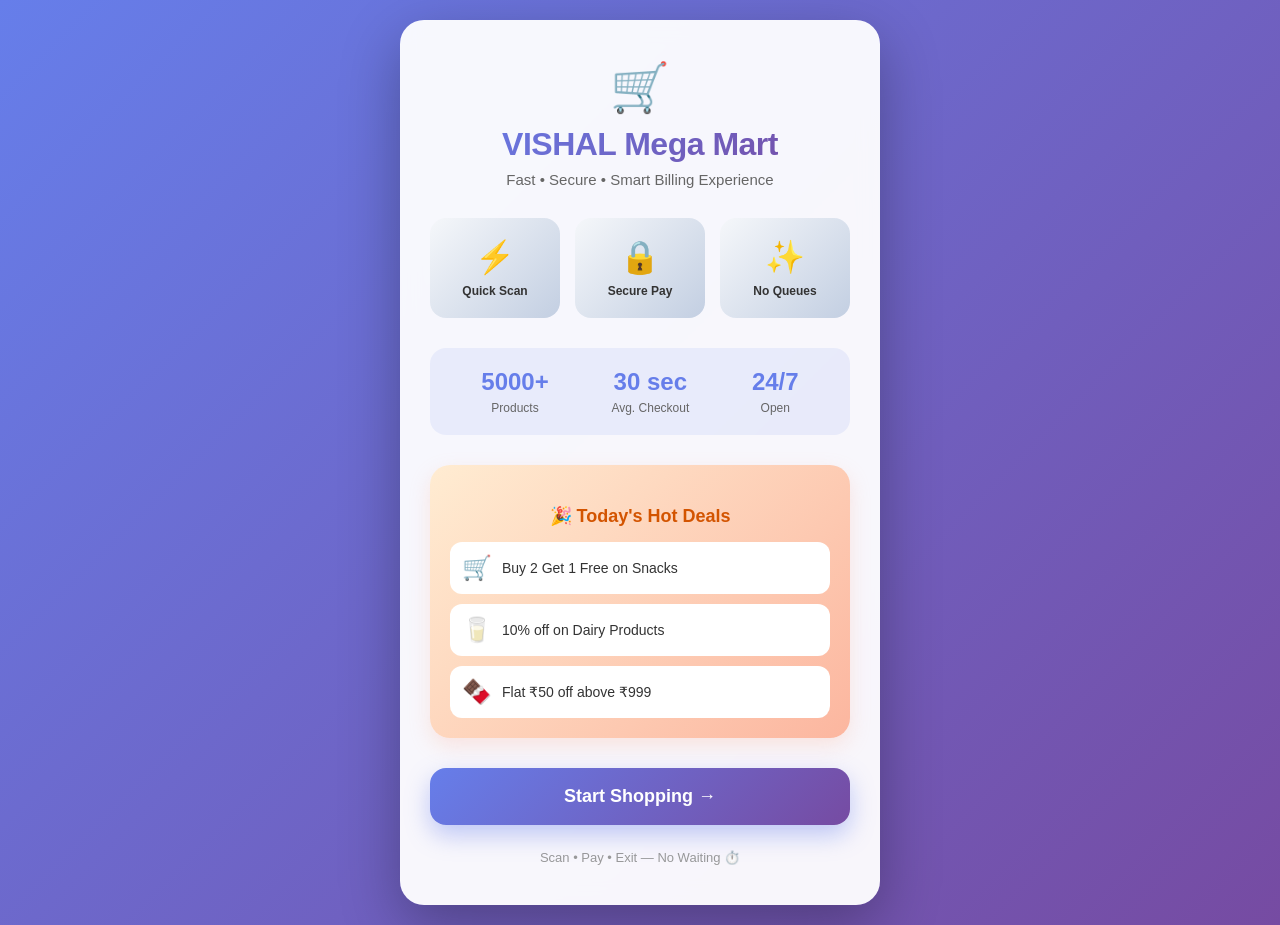
==== index.html @ 4970e3bc "testing v2.1" ====
<!DOCTYPE html>
<html lang="en">

<head>
    <meta charset="UTF-8" />
    <title>XYZ Smart Store</title>
    <meta name="viewport" content="width=device-width, initial-scale=1.0" />

    <!-- Common CSS -->
    <link rel="stylesheet" href="css/style.css">
</head>

<body>

    <div class="container">
        <div class="logo">🛒</div>
        <h1 class="store-title">VISHAL Mega Mart</h1>
        <p class="tagline">Fast • Secure • Smart Billing Experience</p>

        <div class="features">
            <div class="feature-card">
                <div class="feature-icon">⚡</div>
                <div class="feature-text">Quick Scan</div>
            </div>
            <div class="feature-card">
                <div class="feature-icon">🔒</div>
                <div class="feature-text">Secure Pay</div>
            </div>
            <div class="feature-card">
                <div class="feature-icon">✨</div>
                <div class="feature-text">No Queues</div>
            </div>
        </div>

        <div class="stats">
            <div class="stat-item">
                <div class="stat-number">5000+</div>
                <div class="stat-label">Products</div>
            </div>
            <div class="stat-item">
                <div class="stat-number">30 sec</div>
                <div class="stat-label">Avg. Checkout</div>
            </div>
            <div class="stat-item">
                <div class="stat-number">24/7</div>
                <div class="stat-label">Open</div>
            </div>
        </div>

        <div class="offers">
            <h3>🎉 Today's Hot Deals</h3>
            <div class="offer-item">
                <span class="offer-icon">🛒</span>
                <span class="offer-text">Buy 2 Get 1 Free on Snacks</span>
            </div>
            <div class="offer-item">
                <span class="offer-icon">🥛</span>
                <span class="offer-text">10% off on Dairy Products</span>
            </div>
            <div class="offer-item">
                <span class="offer-icon">🍫</span>
                <span class="offer-text">Flat ₹50 off above ₹999</span>
            </div>
        </div>

        <button class="btn btn-primary" onclick="goToScanPage()">
            Start Shopping →
        </button>

        <p class="footer-text">
            Scan • Pay • Exit — No Waiting ⏱️
        </p>
    </div>

    <!-- Navigation Logic -->
    <script src="Js/navigation.js"></script>

</body>

</html>
---- css/style.css ----
/* ===============================
   GLOBAL STYLES
================================ */
* {
  margin: 0;
  padding: 0;
  box-sizing: border-box;
  font-family: -apple-system, BlinkMacSystemFont, 'Segoe UI', Roboto, 'Helvetica Neue', Arial, sans-serif;
}

body {
  background: linear-gradient(135deg, #667eea 0%, #764ba2 100%);
  min-height: 100vh;
  display: flex;
  align-items: center;
  justify-content: center;
  padding: 20px;
  color: #222;
}

/* ===============================
   HEADER
================================ */
header {
  background: linear-gradient(135deg, #203a43, #2c5364);
  color: white;
  padding: 15px;
  text-align: center;
  font-size: 18px;
  font-weight: bold;
}

/* ===============================
   HOME PAGE
================================ */
.container {
  width: 100%;
  max-width: 480px;
  background: rgba(255, 255, 255, 0.95);
  backdrop-filter: blur(10px);
  padding: 40px 30px;
  border-radius: 24px;
  text-align: center;
  box-shadow: 0 20px 60px rgba(0, 0, 0, 0.3);
  animation: fadeIn 0.5s ease-out;
}

@keyframes fadeIn {
  from { 
    opacity: 0; 
    transform: translateY(20px); 
  }
  to { 
    opacity: 1; 
    transform: translateY(0); 
  }
}

.logo {
  font-size: 48px;
  margin-bottom: 10px;
  animation: bounce 2s infinite;
}

@keyframes bounce {
  0%, 100% { transform: translateY(0); }
  50% { transform: translateY(-10px); }
}

.store-title {
  font-size: 32px;
  font-weight: 800;
  background: linear-gradient(135deg, #667eea 0%, #764ba2 100%);
  -webkit-background-clip: text;
  -webkit-text-fill-color: transparent;
  background-clip: text;
  margin-bottom: 8px;
  letter-spacing: -0.5px;
}

.tagline {
  font-size: 15px;
  color: #666;
  margin-bottom: 30px;
  font-weight: 500;
}

/* Feature Cards */
.features {
  display: grid;
  grid-template-columns: repeat(3, 1fr);
  gap: 15px;
  margin-bottom: 30px;
}

.feature-card {
  background: linear-gradient(135deg, #f5f7fa 0%, #c3cfe2 100%);
  padding: 20px 10px;
  border-radius: 16px;
  transition: transform 0.3s ease;
}

.feature-card:hover {
  transform: translateY(-5px);
}

.feature-icon {
  font-size: 32px;
  margin-bottom: 8px;
}

.feature-text {
  font-size: 12px;
  font-weight: 600;
  color: #333;
}

/* Stats Section */
.stats {
  display: flex;
  justify-content: space-around;
  margin-bottom: 30px;
  padding: 20px;
  background: rgba(102, 126, 234, 0.1);
  border-radius: 16px;
}

.stat-item {
  text-align: center;
}

.stat-number {
  font-size: 24px;
  font-weight: 800;
  color: #667eea;
}

.stat-label {
  font-size: 12px;
  color: #666;
  margin-top: 5px;
}

/* Offers Section */
.offers {
  background: linear-gradient(135deg, #ffecd2 0%, #fcb69f 100%);
  padding: 20px;
  border-radius: 20px;
  margin-bottom: 30px;
  box-shadow: 0 8px 20px rgba(252, 182, 159, 0.3);
}

.offers h3 {
  font-size: 18px;
  margin-bottom: 15px;
  color: #d35400;
  font-weight: 700;
}

.offer-item {
  background: white;
  padding: 12px;
  border-radius: 12px;
  margin-bottom: 10px;
  display: flex;
  align-items: center;
  gap: 10px;
  transition: transform 0.2s ease;
}

.offer-item:hover {
  transform: scale(1.02);
}

.offer-item:last-child {
  margin-bottom: 0;
}

.offer-icon {
  font-size: 24px;
}

.offer-text {
  font-size: 14px;
  color: #333;
  font-weight: 500;
  text-align: left;
}

/* ===============================
   BUTTONS
================================ */
.btn {
  width: 100%;
  padding: 18px;
  font-size: 18px;
  border: none;
  border-radius: 16px;
  cursor: pointer;
  font-weight: 700;
  transition: all 0.3s ease;
  position: relative;
  overflow: hidden;
}

.btn-primary {
  background: linear-gradient(135deg, #667eea 0%, #764ba2 100%);
  color: white;
  box-shadow: 0 10px 25px rgba(102, 126, 234, 0.4);
}

.btn-primary::before {
  content: '';
  position: absolute;
  top: 0;
  left: -100%;
  width: 100%;
  height: 100%;
  background: linear-gradient(90deg, transparent, rgba(255,255,255,0.3), transparent);
  transition: left 0.5s;
}

.btn-primary:hover::before {
  left: 100%;
}

.btn-primary:hover {
  transform: translateY(-2px);
  box-shadow: 0 15px 35px rgba(102, 126, 234, 0.5);
}

.btn-primary:active {
  transform: translateY(0);
}

/* Footer Text */
.footer-text {
  margin-top: 25px;
  font-size: 13px;
  color: #999;
  font-weight: 500;
  animation: pulse 2s infinite;
}

@keyframes pulse {
  0%, 100% { opacity: 1; }
  50% { opacity: 0.7; }
}

/* ===============================
   SCAN PAGE
================================ */
.scanner-container {
  display: flex;
  flex-direction: column;
  align-items: center;
  padding: 15px;
}

#scanner {
  width: 100%;
  max-width: 400px;
  height: 260px;
  border-radius: 12px;
  overflow: hidden;
  border: 3px solid #2c5364;
  background: black;
  margin-bottom: 20px;
}

h3 {
  margin: 20px 0 10px;
}

/* ===============================
   TABLE STYLES
================================ */
table {
  width: 100%;
  max-width: 600px;
  border-collapse: collapse;
  background: white;
  border-radius: 12px;
  overflow: hidden;
  box-shadow: 0 8px 20px rgba(0,0,0,0.1);
}

th, td {
  padding: 10px;
  font-size: 14px;
  text-align: center;
  border-bottom: 1px solid #ddd;
}

th {
  background: #2c5364;
  color: white;
}

.total-row {
  font-weight: bold;
  font-size: 16px;
}

/* ===============================
   PAYMENT PAGE
================================ */
.total-box {
  margin-top: 15px;
  padding: 15px;
  background: white;
  border-radius: 12px;
  box-shadow: 0 8px 20px rgba(0,0,0,0.1);
  display: flex;
  justify-content: space-between;
  font-size: 18px;
  font-weight: bold;
}

.payment-section {
  margin-top: 25px;
  background: white;
  padding: 20px;
  border-radius: 12px;
  box-shadow: 0 8px 20px rgba(0,0,0,0.1);
}

.payment-btn {
  width: 100%;
  padding: 14px;
  margin-bottom: 10px;
  font-size: 16px;
  border: none;
  border-radius: 10px;
  cursor: pointer;
  font-weight: bold;
}

.upi {
  background: #00c853;
  color: white;
}

.card {
  background: #2979ff;
  color: white;
}

.cash {
  background: #ff6f00;
  color: white;
}

.success {
  margin-top: 20px;
  padding: 15px;
  background: #e8f5e9;
  border: 1px solid #66bb6a;
  color: #2e7d32;
  border-radius: 10px;
  text-align: center;
  display: none;
  font-weight: bold;
}

/* ===============================
   RESPONSIVE
================================ */
@media (max-width: 480px) {
  header {
    font-size: 16px;
  }

  .container {
    padding: 30px 20px;
  }
  
  .store-title {
    font-size: 28px;
  }

  .features {
    gap: 10px;
  }

  .feature-card {
    padding: 15px 8px;
  }

  th, td {
    font-size: 12px;
    padding: 8px;
  }

  .btn {
    font-size: 14px;
  }
}
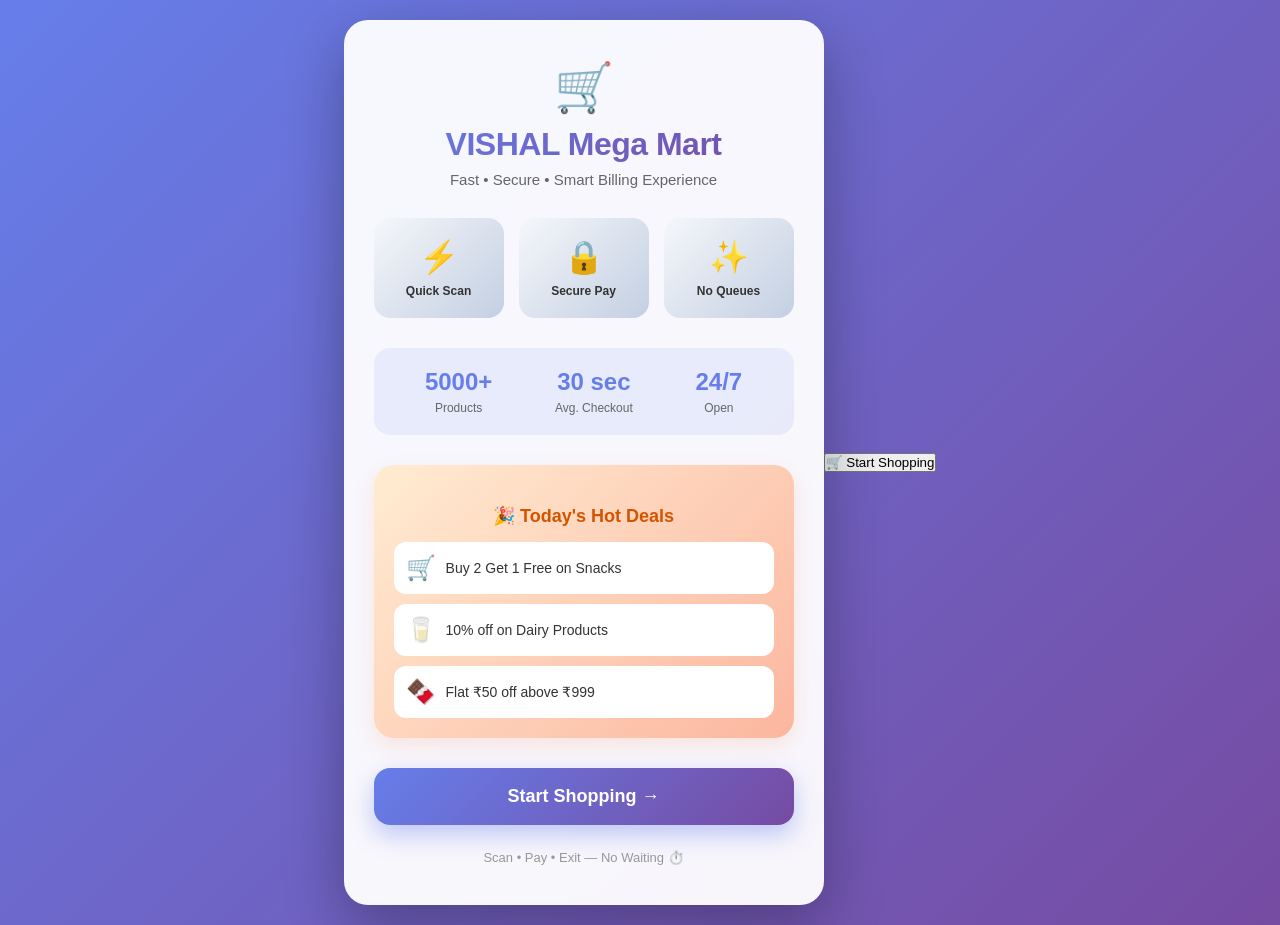
==== commit 4f2443ce: "testing_b1" ====
--- a/index.html
+++ b/index.html
@@ -72,6 +72,16 @@
         </p>
     </div>
 
+    <button onclick="startShopping()">🛒 Start Shopping</button>
+
+    <script>
+    function startShopping() {
+    localStorage.removeItem("cart_id");
+    localStorage.removeItem("session_id");
+    window.location.href = "select-cart.html";
+    }
+    </script>
+
     <!-- Navigation Logic -->
     <script src="Js/navigation.js"></script>
 
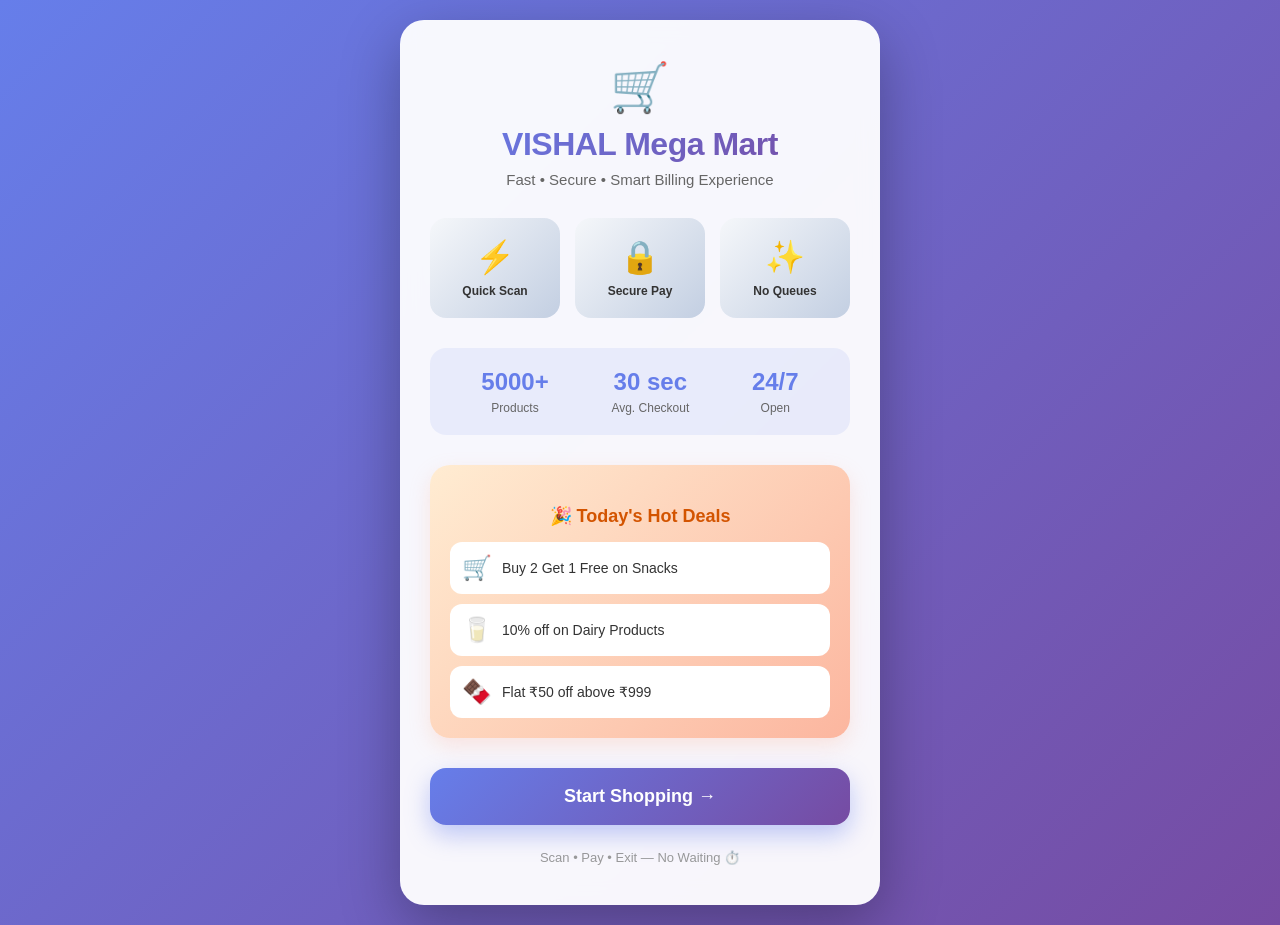
==== commit 9da462a5: "V4_FINAL" ====
--- a/index.html
+++ b/index.html
@@ -63,7 +63,7 @@
             </div>
         </div>
 
-        <button class="btn btn-primary" onclick="goToScanPage()">
+        <button class="btn btn-primary" onclick="startShopping()">
             Start Shopping →
         </button>
 
@@ -71,8 +71,6 @@
             Scan • Pay • Exit — No Waiting ⏱️
         </p>
     </div>
-
-    <button onclick="startShopping()">🛒 Start Shopping</button>
 
     <script>
     function startShopping() {
@@ -82,9 +80,6 @@
     }
     </script>
 
-    <!-- Navigation Logic -->
-    <script src="Js/navigation.js"></script>
-
 </body>
 
 </html>
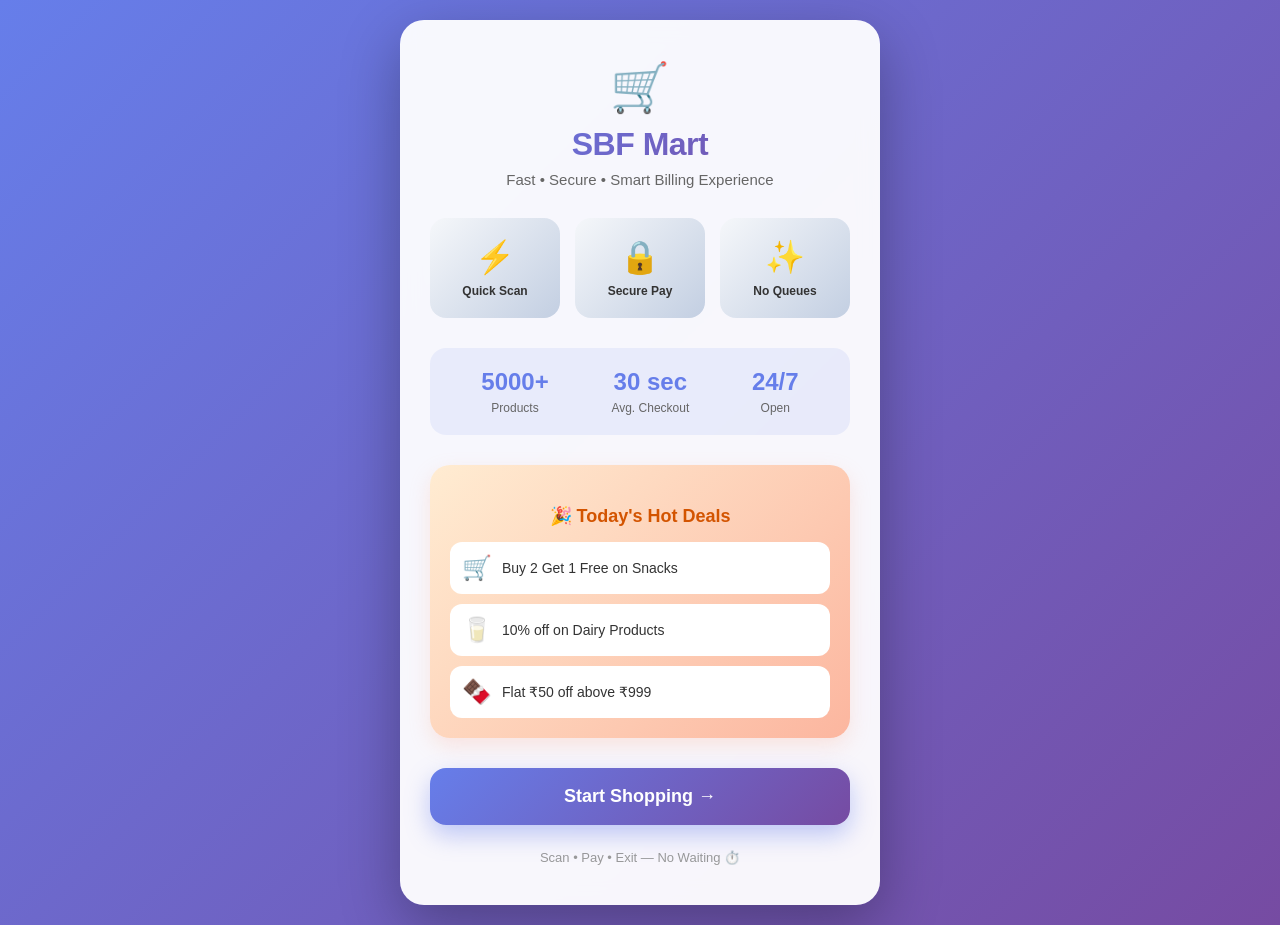
==== commit bb9eaed5: "name_css_load" ====
--- a/index.html
+++ b/index.html
@@ -14,7 +14,7 @@
 
     <div class="container">
         <div class="logo">🛒</div>
-        <h1 class="store-title">VISHAL Mega Mart</h1>
+        <h1 class="store-title">SBF Mart</h1>
         <p class="tagline">Fast • Secure • Smart Billing Experience</p>
 
         <div class="features">
@@ -72,14 +72,33 @@
         </p>
     </div>
 
-    <script>
+<script>
+    const params = new URLSearchParams(window.location.search);
+    const cartFromQR = params.get("cart");
+
+    if (cartFromQR) {
+        // Coming from QR → set cart
+        localStorage.setItem("cart_id", cartFromQR);
+        console.log("Cart set from QR:", cartFromQR);
+    } else {
+        // Coming manually → clear old cart
+        localStorage.removeItem("cart_id");
+        console.log("Manual visit → cart cleared");
+    }
+
     function startShopping() {
-    localStorage.removeItem("cart_id");
-    localStorage.removeItem("session_id");
-    window.location.href = "select-cart.html";
+        const cart = localStorage.getItem("cart_id");
+
+        if (cart) {
+            window.location.href = "scan.html";
+        } else {
+            window.location.href = "select-cart.html";
+        }
     }
-    </script>
+</script>
+
+
 
 </body>
 
-</html>+</html>
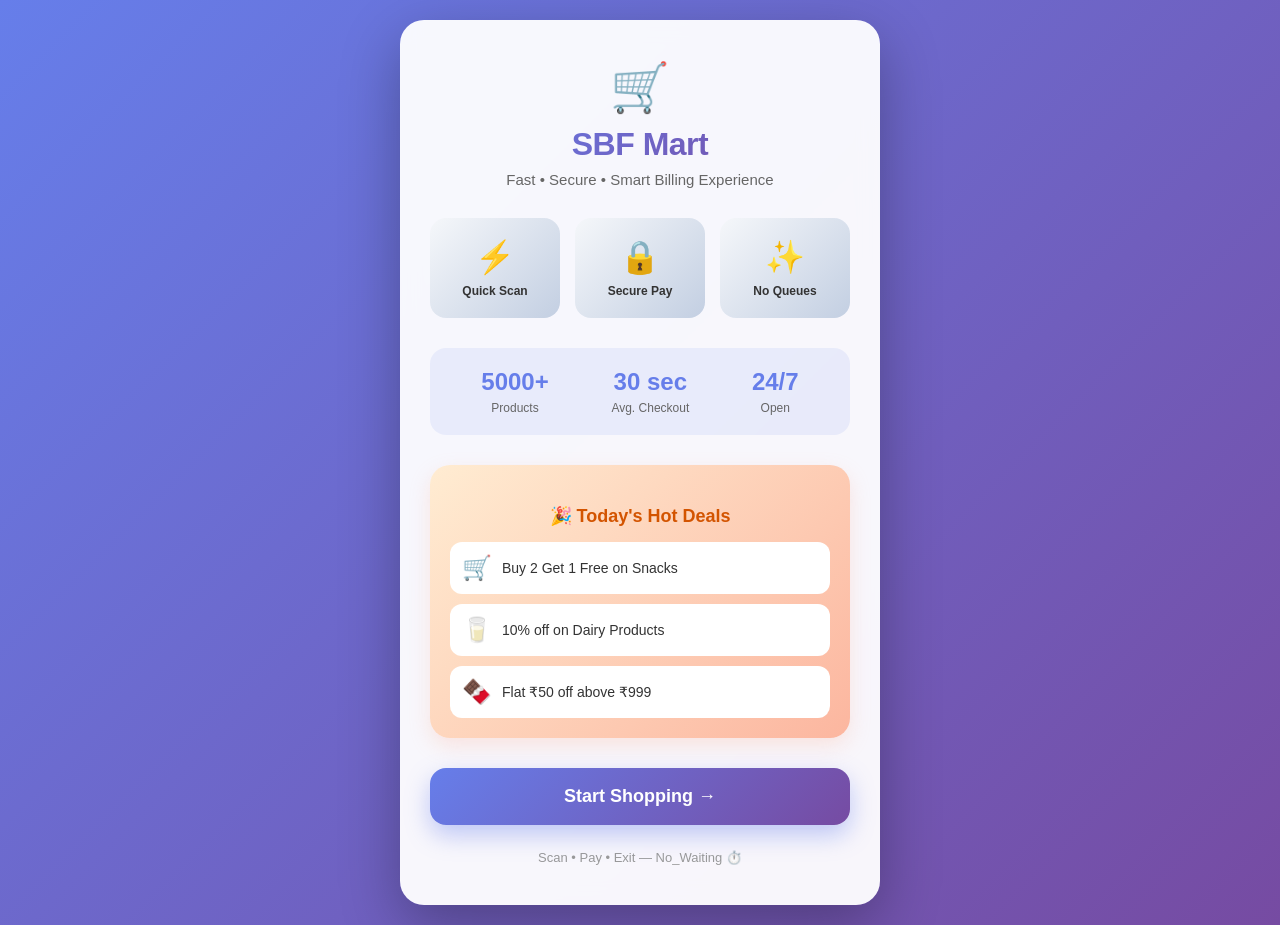
==== commit ddc65420: "redirect_error" ====
--- a/index.html
+++ b/index.html
@@ -68,7 +68,7 @@
         </button>
 
         <p class="footer-text">
-            Scan • Pay • Exit — No Waiting ⏱️
+            Scan • Pay • Exit — No_Waiting ⏱️
         </p>
     </div>
 
